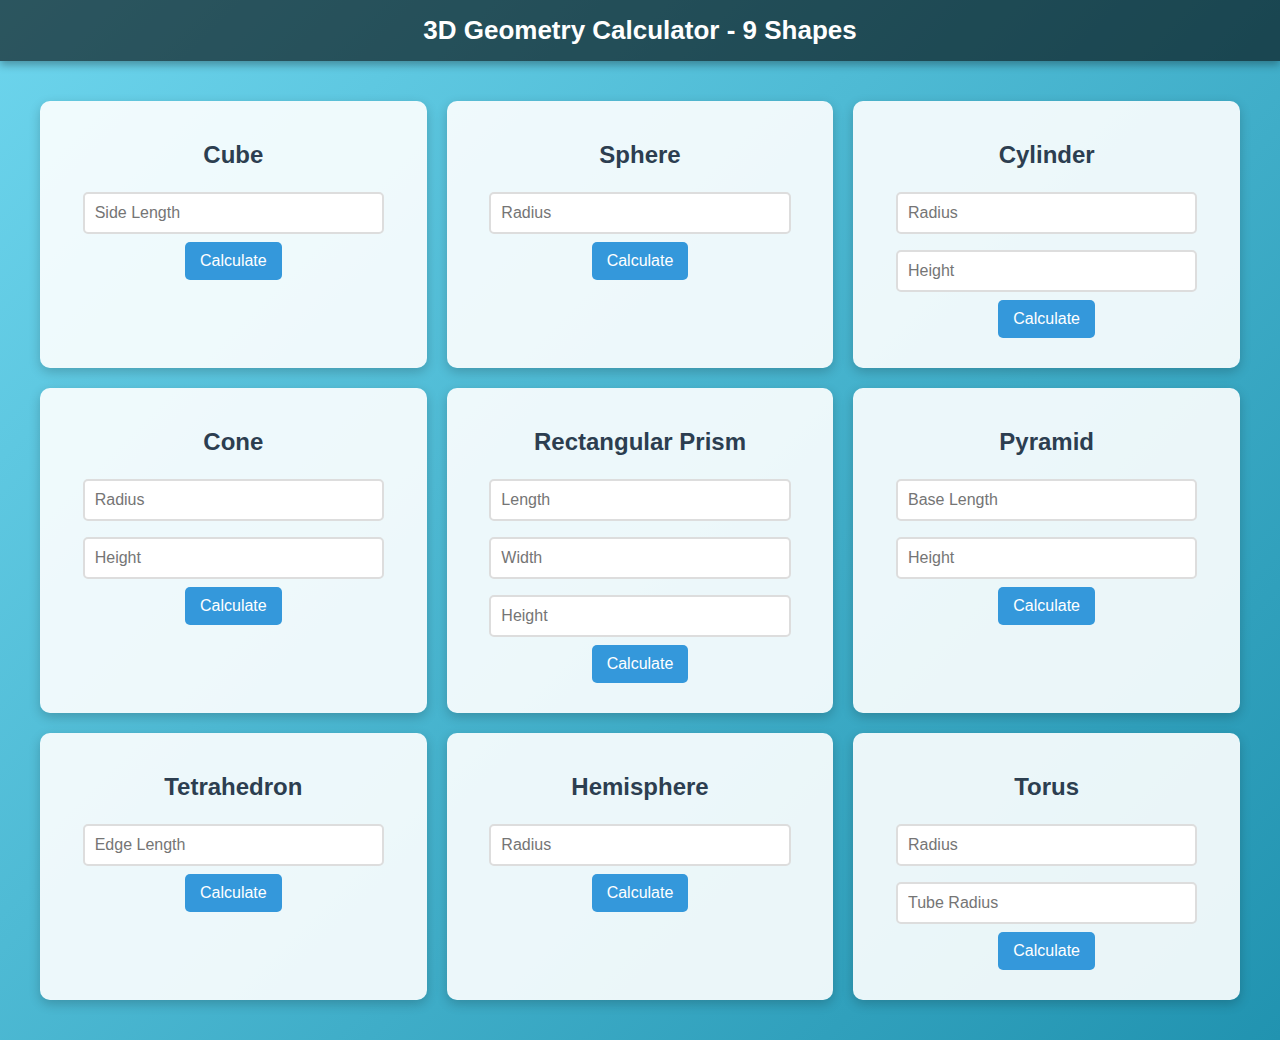
==== 3D_calculator.html @ ed81af03 "add" ====
<!DOCTYPE html>
<html lang="en">
<head>
    <meta charset="UTF-8">
    <meta name="viewport" content="width=device-width, initial-scale=1.0">
    <title>3D Geometry Calculator</title>
    <style>
        body {
            font-family: Arial, sans-serif;
            margin: 0;
            padding: 0;
            background: linear-gradient(135deg, #6dd5ed, #2193b0);
            color: #333;
            min-height: 100vh;
            display: flex;
            flex-direction: column;
        }

        header {
            background: rgba(0, 0, 0, 0.6);
            color: white;
            padding: 15px;
            text-align: center;
            font-size: 26px;
            font-weight: bold;
            box-shadow: 0 4px 8px rgba(0, 0, 0, 0.3);
        }

        .container {
            display: grid;
            grid-template-columns: repeat(3, 1fr); /* Three items per row */
            gap: 20px;
            padding: 20px;
            margin: 20px;
        }

        .section {
            background-color: rgba(255, 255, 255, 0.9);
            border-radius: 10px;
            box-shadow: 0 4px 12px rgba(0, 0, 0, 0.2);
            padding: 20px;
            text-align: center;
            transition: transform 0.3s ease;
        }

        .section:hover {
            transform: translateY(-5px);
            box-shadow: 0 6px 16px rgba(0, 0, 0, 0.3);
        }

        h2 {
            color: #2c3e50;
            margin-bottom: 15px;
        }

        input {
            padding: 10px;
            margin: 8px 0;
            border: 2px solid #ddd;
            border-radius: 5px;
            font-size: 16px;
            width: 80%;
            outline: none;
        }

        input:focus {
            border-color: #3498db;
        }

        button {
            background: #3498db;
            color: white;
            border: none;
            padding: 10px 15px;
            border-radius: 5px;
            font-size: 16px;
            cursor: pointer;
            transition: background 0.3s ease;
        }

        button:hover {
            background: #2980b9;
        }

        .result {
            margin-top: 10px;
            font-weight: bold;
            color: #2c3e50;
        }

    </style>
</head>
<body>

<header>
    3D Geometry Calculator - 9 Shapes
</header>

<div class="container">
    <!-- Cube Section -->
    <div class="section">
        <h2>Cube</h2>
        <input type="number" id="cubeSide" placeholder="Side Length" />
        <button onclick="calculateCube()">Calculate</button>
        <div class="result" id="cubeResult"></div>
    </div>

    <!-- Sphere Section -->
    <div class="section">
        <h2>Sphere</h2>
        <input type="number" id="sphereRadius" placeholder="Radius" />
        <button onclick="calculateSphere()">Calculate</button>
        <div class="result" id="sphereResult"></div>
    </div>

    <!-- Cylinder Section -->
    <div class="section">
        <h2>Cylinder</h2>
        <input type="number" id="cylinderRadius" placeholder="Radius" />
        <input type="number" id="cylinderHeight" placeholder="Height" />
        <button onclick="calculateCylinder()">Calculate</button>
        <div class="result" id="cylinderResult"></div>
    </div>

    <!-- Cone Section -->
    <div class="section">
        <h2>Cone</h2>
        <input type="number" id="coneRadius" placeholder="Radius" />
        <input type="number" id="coneHeight" placeholder="Height" />
        <button onclick="calculateCone()">Calculate</button>
        <div class="result" id="coneResult"></div>
    </div>

    <!-- Rectangular Prism Section -->
    <div class="section">
        <h2>Rectangular Prism</h2>
        <input type="number" id="rectPrismLength" placeholder="Length" />
        <input type="number" id="rectPrismWidth" placeholder="Width" />
        <input type="number" id="rectPrismHeight" placeholder="Height" />
        <button onclick="calculateRectPrism()">Calculate</button>
        <div class="result" id="rectPrismResult"></div>
    </div>

    <!-- Pyramid Section -->
    <div class="section">
        <h2>Pyramid</h2>
        <input type="number" id="pyramidBase" placeholder="Base Length" />
        <input type="number" id="pyramidHeight" placeholder="Height" />
        <button onclick="calculatePyramid()">Calculate</button>
        <div class="result" id="pyramidResult"></div>
    </div>

    <!-- Tetrahedron Section -->
    <div class="section">
        <h2>Tetrahedron</h2>
        <input type="number" id="tetrahedronEdge" placeholder="Edge Length" />
        <button onclick="calculateTetrahedron()">Calculate</button>
        <div class="result" id="tetrahedronResult"></div>
    </div>

    <!-- Hemisphere Section -->
    <div class="section">
        <h2>Hemisphere</h2>
        <input type="number" id="hemisphereRadius" placeholder="Radius" />
        <button onclick="calculateHemisphere()">Calculate</button>
        <div class="result" id="hemisphereResult"></div>
    </div>

    <!-- Torus Section -->
    <div class="section">
        <h2>Torus</h2>
        <input type="number" id="torusRadius" placeholder="Radius" />
        <input type="number" id="torusTubeRadius" placeholder="Tube Radius" />
        <button onclick="calculateTorus()">Calculate</button>
        <div class="result" id="torusResult"></div>
    </div>
</div>

<script>
    function calculateCube() {
        const side = document.getElementById("cubeSide").value;
        const volume = Math.pow(side, 3);
        const surfaceArea = 6 * Math.pow(side, 2);
        document.getElementById("cubeResult").innerText = `Volume: ${volume}, Surface Area: ${surfaceArea}`;
    }

    // Add similar functions for other shapes (same as previous logic).
</script>

</body>
</html>
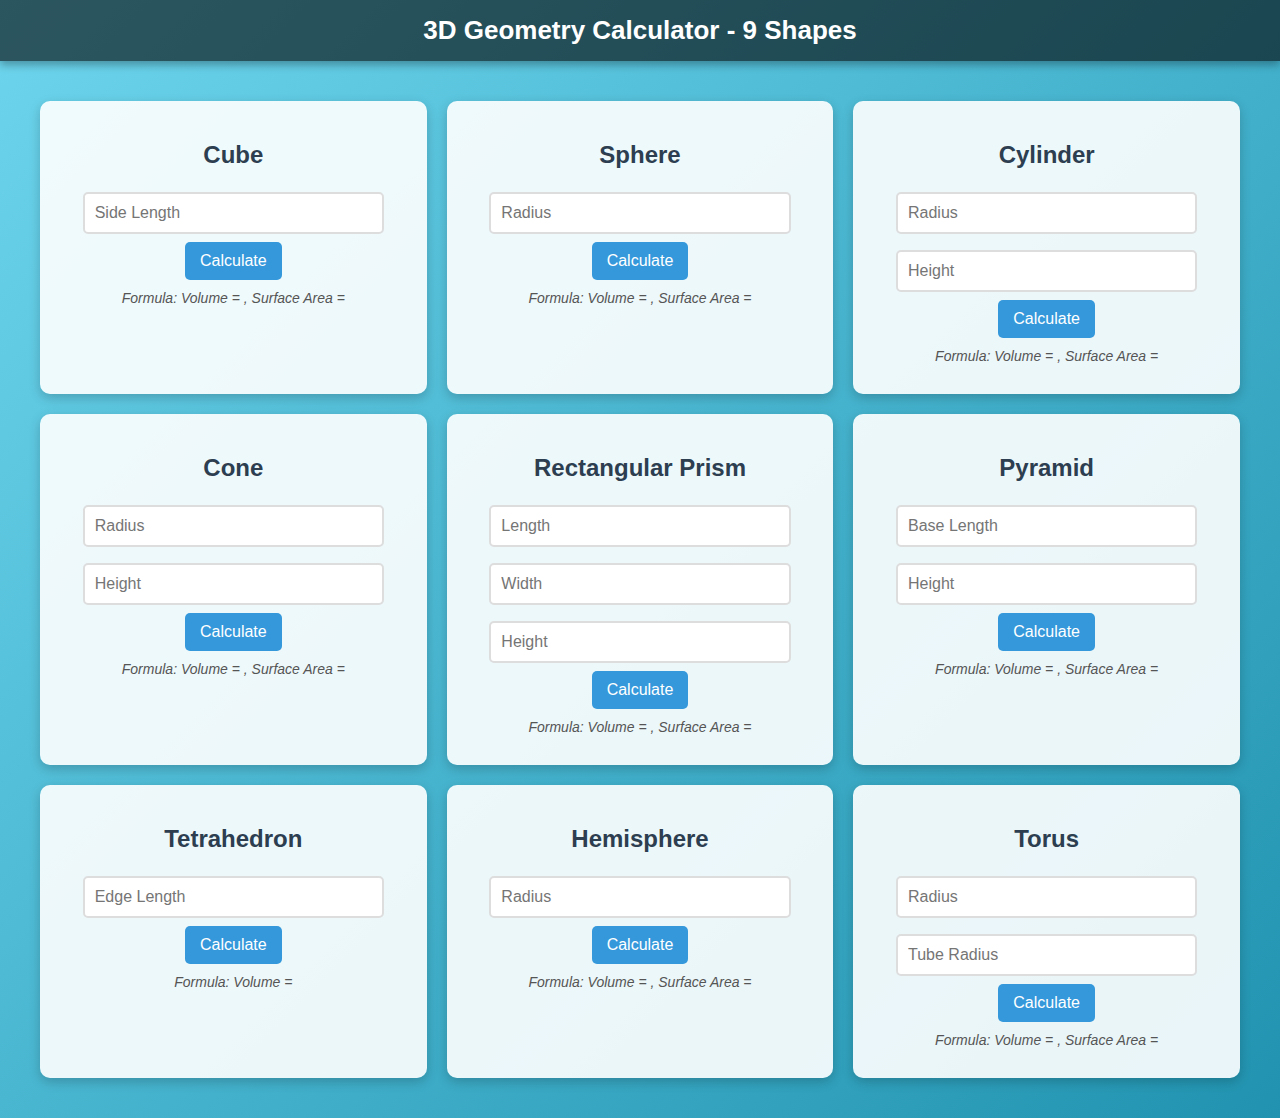
==== commit 17f489e5: "ass" ====
--- a/3D_calculator.html
+++ b/3D_calculator.html
@@ -88,6 +88,13 @@
             color: #2c3e50;
         }
 
+        .formula {
+            margin-top: 10px;
+            font-size: 14px;
+            color: #555;
+            font-style: italic;
+        }
+
     </style>
 </head>
 <body>
@@ -102,6 +109,7 @@
         <h2>Cube</h2>
         <input type="number" id="cubeSide" placeholder="Side Length" />
         <button onclick="calculateCube()">Calculate</button>
+        <div class="formula">Formula: Volume = <span id="cubeVolumeFormula"></span>, Surface Area = <span id="cubeSurfaceAreaFormula"></span></div>
         <div class="result" id="cubeResult"></div>
     </div>
 
@@ -110,6 +118,7 @@
         <h2>Sphere</h2>
         <input type="number" id="sphereRadius" placeholder="Radius" />
         <button onclick="calculateSphere()">Calculate</button>
+        <div class="formula">Formula: Volume = <span id="sphereVolumeFormula"></span>, Surface Area = <span id="sphereSurfaceAreaFormula"></span></div>
         <div class="result" id="sphereResult"></div>
     </div>
 
@@ -119,6 +128,7 @@
         <input type="number" id="cylinderRadius" placeholder="Radius" />
         <input type="number" id="cylinderHeight" placeholder="Height" />
         <button onclick="calculateCylinder()">Calculate</button>
+        <div class="formula">Formula: Volume = <span id="cylinderVolumeFormula"></span>, Surface Area = <span id="cylinderSurfaceAreaFormula"></span></div>
         <div class="result" id="cylinderResult"></div>
     </div>
 
@@ -128,6 +138,7 @@
         <input type="number" id="coneRadius" placeholder="Radius" />
         <input type="number" id="coneHeight" placeholder="Height" />
         <button onclick="calculateCone()">Calculate</button>
+        <div class="formula">Formula: Volume = <span id="coneVolumeFormula"></span>, Surface Area = <span id="coneSurfaceAreaFormula"></span></div>
         <div class="result" id="coneResult"></div>
     </div>
 
@@ -138,6 +149,7 @@
         <input type="number" id="rectPrismWidth" placeholder="Width" />
         <input type="number" id="rectPrismHeight" placeholder="Height" />
         <button onclick="calculateRectPrism()">Calculate</button>
+        <div class="formula">Formula: Volume = <span id="rectPrismVolumeFormula"></span>, Surface Area = <span id="rectPrismSurfaceAreaFormula"></span></div>
         <div class="result" id="rectPrismResult"></div>
     </div>
 
@@ -147,6 +159,7 @@
         <input type="number" id="pyramidBase" placeholder="Base Length" />
         <input type="number" id="pyramidHeight" placeholder="Height" />
         <button onclick="calculatePyramid()">Calculate</button>
+        <div class="formula">Formula: Volume = <span id="pyramidVolumeFormula"></span>, Surface Area = <span id="pyramidSurfaceAreaFormula"></span></div>
         <div class="result" id="pyramidResult"></div>
     </div>
 
@@ -155,6 +168,7 @@
         <h2>Tetrahedron</h2>
         <input type="number" id="tetrahedronEdge" placeholder="Edge Length" />
         <button onclick="calculateTetrahedron()">Calculate</button>
+        <div class="formula">Formula: Volume = <span id="tetrahedronVolumeFormula"></span></div>
         <div class="result" id="tetrahedronResult"></div>
     </div>
 
@@ -163,6 +177,7 @@
         <h2>Hemisphere</h2>
         <input type="number" id="hemisphereRadius" placeholder="Radius" />
         <button onclick="calculateHemisphere()">Calculate</button>
+        <div class="formula">Formula: Volume = <span id="hemisphereVolumeFormula"></span>, Surface Area = <span id="hemisphereSurfaceAreaFormula"></span></div>
         <div class="result" id="hemisphereResult"></div>
     </div>
 
@@ -172,6 +187,7 @@
         <input type="number" id="torusRadius" placeholder="Radius" />
         <input type="number" id="torusTubeRadius" placeholder="Tube Radius" />
         <button onclick="calculateTorus()">Calculate</button>
+        <div class="formula">Formula: Volume = <span id="torusVolumeFormula"></span>, Surface Area = <span id="torusSurfaceAreaFormula"></span></div>
         <div class="result" id="torusResult"></div>
     </div>
 </div>
@@ -182,9 +198,86 @@
         const volume = Math.pow(side, 3);
         const surfaceArea = 6 * Math.pow(side, 2);
         document.getElementById("cubeResult").innerText = `Volume: ${volume}, Surface Area: ${surfaceArea}`;
-    }
-
-    // Add similar functions for other shapes (same as previous logic).
+        document.getElementById("cubeVolumeFormula").innerText = `side³`;
+        document.getElementById("cubeSurfaceAreaFormula").innerText = `6 * side²`;
+    }
+
+    function calculateSphere() {
+        const radius = document.getElementById("sphereRadius").value;
+        const volume = (4/3) * Math.PI * Math.pow(radius, 3);
+        const surfaceArea = 4 * Math.PI * Math.pow(radius, 2);
+        document.getElementById("sphereResult").innerText = `Volume: ${volume}, Surface Area: ${surfaceArea}`;
+        document.getElementById("sphereVolumeFormula").innerText = `4/3 * π * radius³`;
+        document.getElementById("sphereSurfaceAreaFormula").innerText = `4 * π * radius²`;
+    }
+
+    function calculateCylinder() {
+        const radius = document.getElementById("cylinderRadius").value;
+        const height = document.getElementById("cylinderHeight").value;
+        const volume = Math.PI * Math.pow(radius, 2) * height;
+        const surfaceArea = 2 * Math.PI * radius * (radius + height);
+        document.getElementById("cylinderResult").innerText = `Volume: ${volume}, Surface Area: ${surfaceArea}`;
+        document.getElementById("cylinderVolumeFormula").innerText = `π * radius² * height`;
+        document.getElementById("cylinderSurfaceAreaFormula").innerText = `2 * π * radius * (radius + height)`;
+    }
+
+    function calculateCone() {
+        const radius = document.getElementById("coneRadius").value;
+        const height = document.getElementById("coneHeight").value;
+        const volume = (1/3) * Math.PI * Math.pow(radius, 2) * height;
+        const slantHeight = Math.sqrt(Math.pow(radius, 2) + Math.pow(height, 2));
+        const surfaceArea = Math.PI * radius * (radius + slantHeight);
+        document.getElementById("coneResult").innerText = `Volume: ${volume}, Surface Area: ${surfaceArea}`;
+        document.getElementById("coneVolumeFormula").innerText = `1/3 * π * radius² * height`;
+        document.getElementById("coneSurfaceAreaFormula").innerText = `π * radius * (radius + slantHeight)`;
+    }
+
+    function calculateRectPrism() {
+        const length = document.getElementById("rectPrismLength").value;
+        const width = document.getElementById("rectPrismWidth").value;
+        const height = document.getElementById("rectPrismHeight").value;
+        const volume = length * width * height;
+        const surfaceArea = 2 * (length * width + width * height + height * length);
+        document.getElementById("rectPrismResult").innerText = `Volume: ${volume}, Surface Area: ${surfaceArea}`;
+        document.getElementById("rectPrismVolumeFormula").innerText = `length * width * height`;
+        document.getElementById("rectPrismSurfaceAreaFormula").innerText = `2 * (length * width + width * height + height * length)`;
+    }
+
+    function calculatePyramid() {
+        const base = document.getElementById("pyramidBase").value;
+        const height = document.getElementById("pyramidHeight").value;
+        const volume = (1/3) * Math.pow(base, 2) * height;
+        const surfaceArea = Math.pow(base, 2) + 2 * base * Math.sqrt(Math.pow(height, 2) + Math.pow(base / 2, 2));
+        document.getElementById("pyramidResult").innerText = `Volume: ${volume}, Surface Area: ${surfaceArea}`;
+        document.getElementById("pyramidVolumeFormula").innerText = `1/3 * base² * height`;
+        document.getElementById("pyramidSurfaceAreaFormula").innerText = `base² + 2 * base * slant height`;
+    }
+
+    function calculateTetrahedron() {
+        const edge = document.getElementById("tetrahedronEdge").value;
+        const volume = (Math.pow(edge, 3)) / (6 * Math.sqrt(2));
+        document.getElementById("tetrahedronResult").innerText = `Volume: ${volume}`;
+        document.getElementById("tetrahedronVolumeFormula").innerText = `(edge³) / (6 * √2)`;
+    }
+
+    function calculateHemisphere() {
+        const radius = document.getElementById("hemisphereRadius").value;
+        const volume = (2/3) * Math.PI * Math.pow(radius, 3);
+        const surfaceArea = 3 * Math.PI * Math.pow(radius, 2);
+        document.getElementById("hemisphereResult").innerText = `Volume: ${volume}, Surface Area: ${surfaceArea}`;
+        document.getElementById("hemisphereVolumeFormula").innerText = `2/3 * π * radius³`;
+        document.getElementById("hemisphereSurfaceAreaFormula").innerText = `3 * π * radius²`;
+    }
+
+    function calculateTorus() {
+        const radius = document.getElementById("torusRadius").value;
+        const tubeRadius = document.getElementById("torusTubeRadius").value;
+        const volume = 2 * Math.PI * Math.PI * radius * Math.pow(tubeRadius, 2);
+        const surfaceArea = 4 * Math.PI * Math.PI * radius * tubeRadius;
+        document.getElementById("torusResult").innerText = `Volume: ${volume}, Surface Area: ${surfaceArea}`;
+        document.getElementById("torusVolumeFormula").innerText = `2 * π² * radius * tube radius²`;
+        document.getElementById("torusSurfaceAreaFormula").innerText = `4 * π² * radius * tube radius`;
+    }
 </script>
 
 </body>
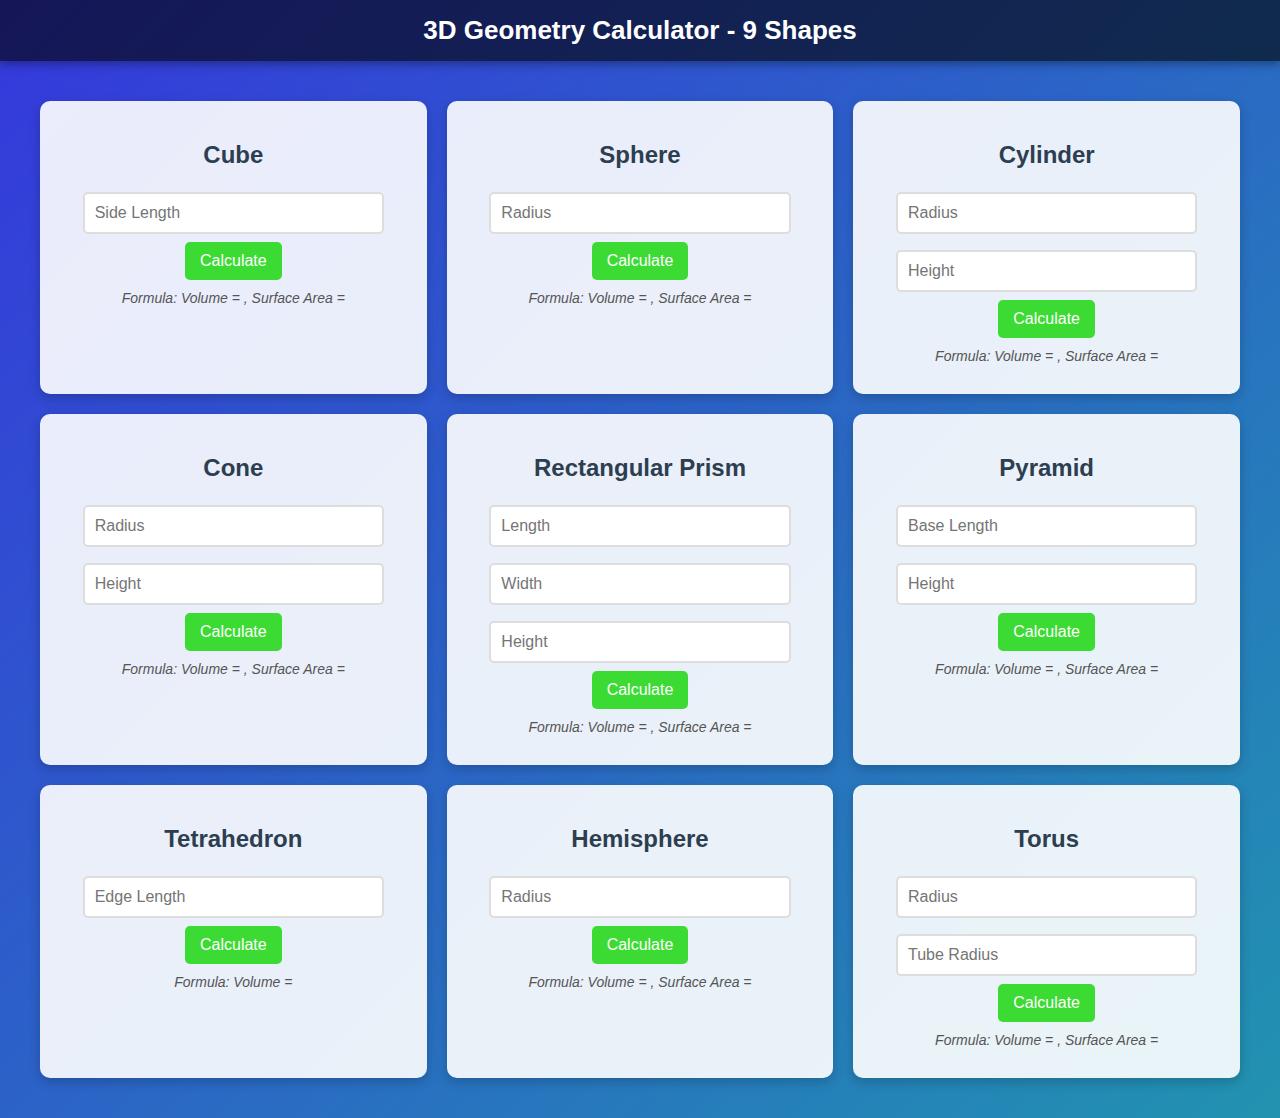
==== commit 0b8217ca: "aaaaa" ====
--- a/3D_calculator.html
+++ b/3D_calculator.html
@@ -9,7 +9,7 @@
             font-family: Arial, sans-serif;
             margin: 0;
             padding: 0;
-            background: linear-gradient(135deg, #6dd5ed, #2193b0);
+            background: linear-gradient(135deg, #3538dc, #2193b0);
             color: #333;
             min-height: 100vh;
             display: flex;
@@ -64,11 +64,11 @@
         }
 
         input:focus {
-            border-color: #3498db;
+            border-color: #151718;
         }
 
         button {
-            background: #3498db;
+            background: #3cdb34;
             color: white;
             border: none;
             padding: 10px 15px;
